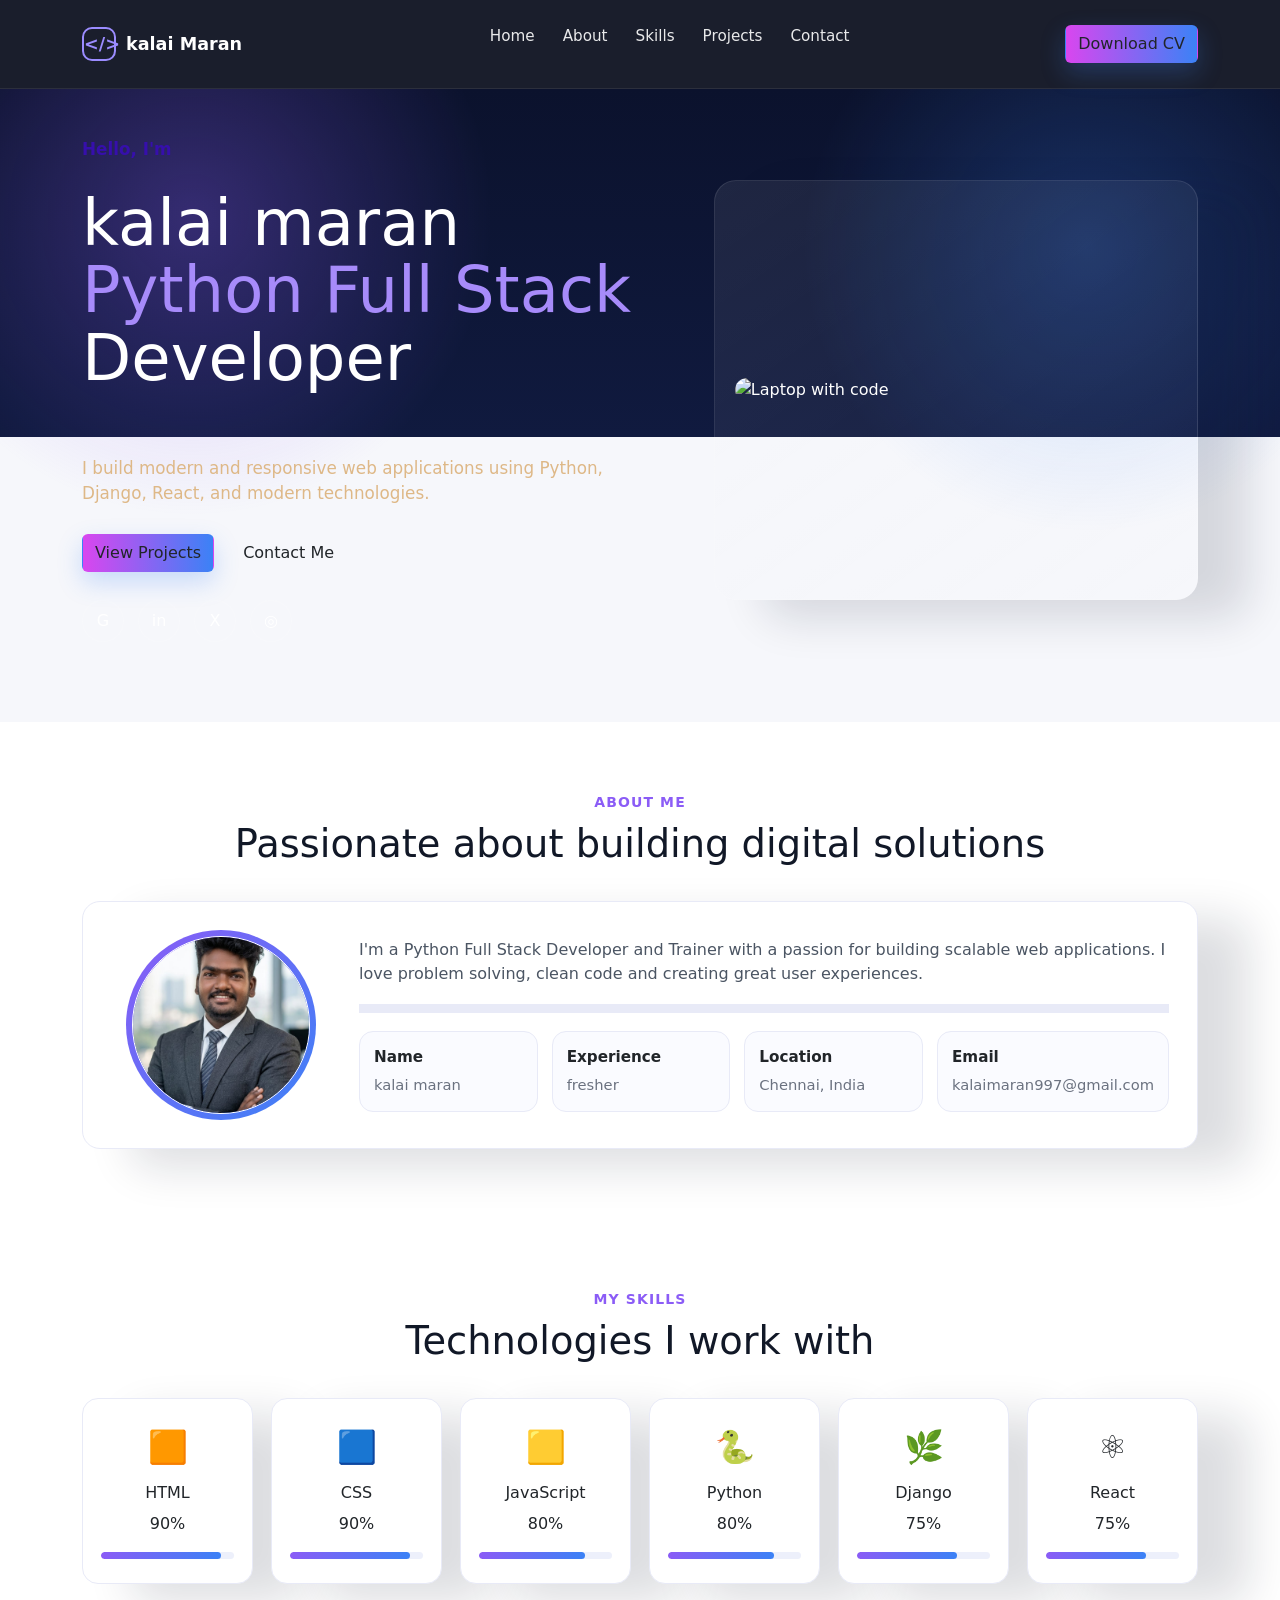
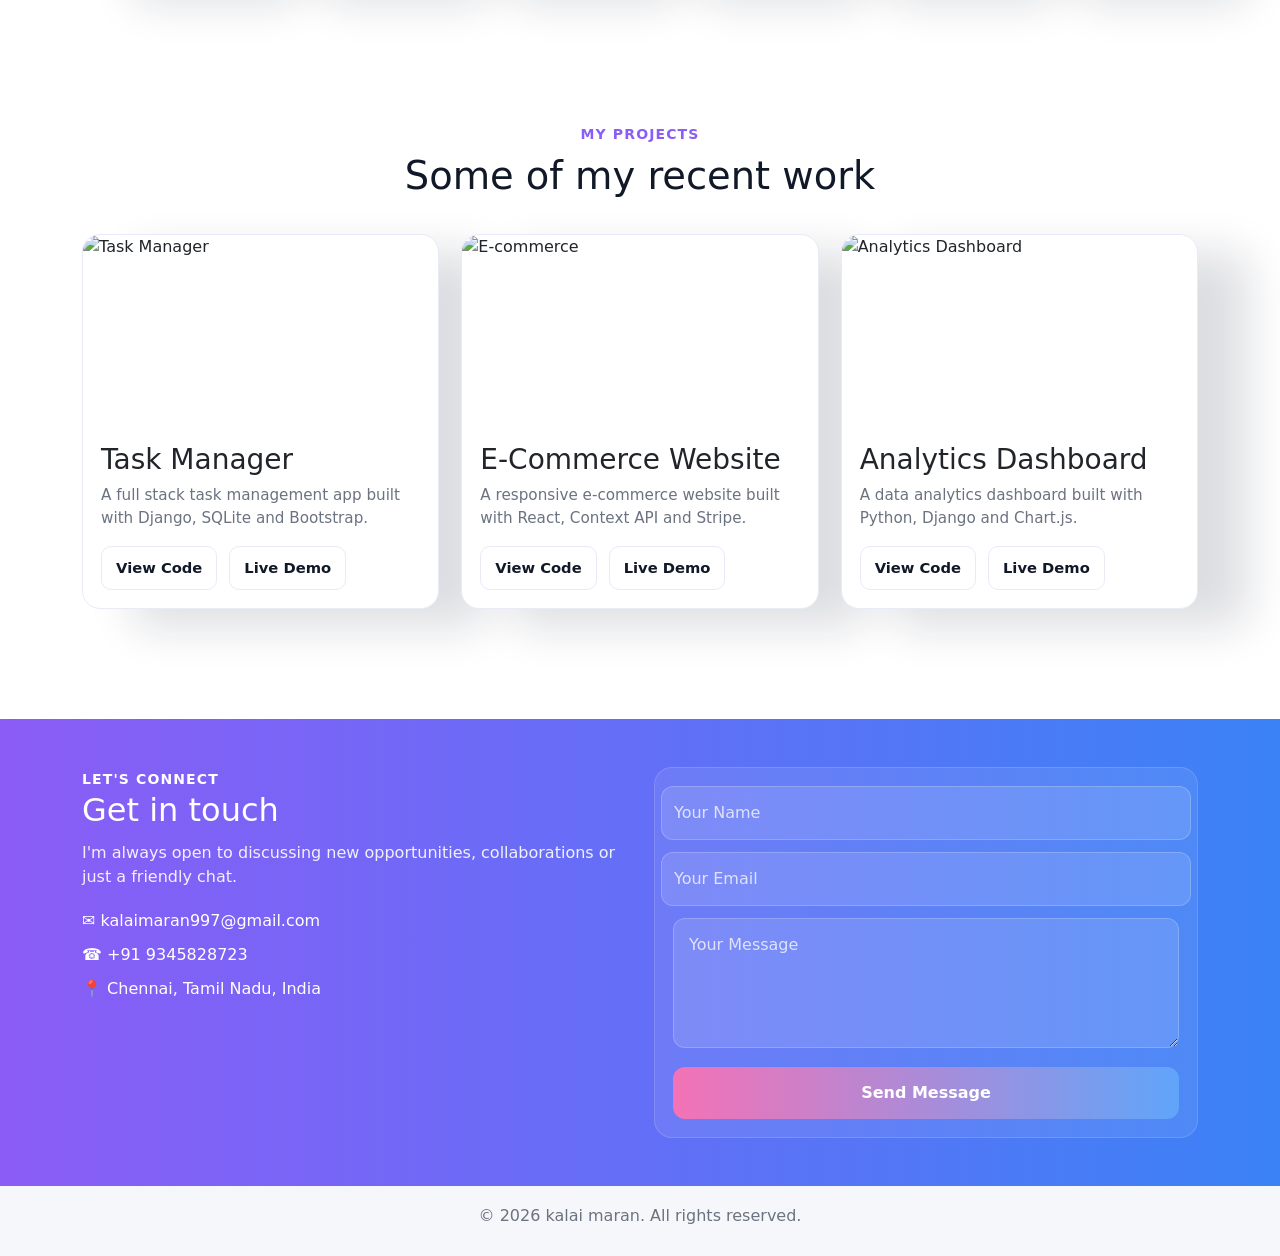
==== index.html @ d2764bed "file name changed" ====
<!DOCTYPE html>
<html lang="en">
<head>
    <meta charset="UTF-8">
    <meta name="viewport" content="width=device-width, initial-scale=1.0">
    <title> MY Website</title>
    <link rel="stylesheet" href="style.css">
    <link href="https://cdn.jsdelivr.net/npm/bootstrap@5.0.2/dist/css/bootstrap.min.css" rel="stylesheet" integrity="sha384-EVSTQN3/azprG1Anm3QDgpJLIm9Nao0Yz1ztcQTwFspd3yD65VohhpuuCOmLASjC" crossorigin="anonymous">
    <script src="https://cdn.jsdelivr.net/npm/bootstrap@5.0.2/dist/js/bootstrap.bundle.min.js" integrity="sha384-MrcW6ZMFYlzcLA8Nl+NtUVF0sA7MsXsP1UyJoMp4YLEuNSfAP+JcXn/tWtIaxVXM" crossorigin="anonymous"></script>
    
</head>
<body>
 <header class="navbar">
    <div class="container nav-wrap">
      <div class="logo">
        <div class="logo-box">&lt;/&gt;</div>
        <span>kalai Maran</span>
      </div>
      <ul class="nav-links">
        <li><a href="#home">Home</a></li>
        <li><a href="#about">About</a></li>
        <li><a href="#skills">Skills</a></li>
        <li><a href="#projects">Projects</a></li>
        <li><a href="#contact">Contact</a></li>
      </ul>
      <a class="btn" href="#">Download CV</a>
    </div>
  </header>

  <section class="hero" id="home">
    <div class="container hero-grid">
      <div>
        <p style="color:#360fac;font-weight:700;">Hello, I'm</p>
        <h1>kalai maran<br><span>Python Full Stack</span> Developer</h1><br><br>
        <p style="color: burlywood;">
          I build modern and responsive web applications using Python, Django,
          React, and modern technologies.
        </p>
        <div class="hero-actions">
          <a class="btn" href="#projects">View Projects</a>
          <a class="btn btn-outline" href="#contact">Contact Me</a>
        </div>
        <div class="socials">
          <a href="#">G</a>
          <a href="#">in</a>
          <a href="#">X</a>
          <a href="#">◎</a>
        </div>
      </div>

      <div class="hero-card">
        <img src="https://images.unsplash.com/photo-1498050108023-c5249f4df085?w=1200&q=80&auto=format&fit=crop" alt="Laptop with code" />
      </div>
    </div>
  </section>

  <section class="section" id="about">
    <div class="container">
      <div class="section-title">
        <small>ABOUT ME</small>
        <h2>Passionate about building digital solutions</h2>
      </div>

      <div class="about-card">
        <div class="profile">
          <img src="kalai.jpeg" alt="Profile" />
        </div>
        <div class="about-text">
          <p>
            I'm a Python Full Stack Developer and Trainer with a passion for building
            scalable web applications. I love problem solving, clean code and creating
            great user experiences.
          </p>

          <div class="info-grid">
            <div class="info-item"><strong>Name</strong><span>kalai maran</span></div>
            <div class="info-item"><strong>Experience</strong><span>fresher</span></div>
            <div class="info-item"><strong>Location</strong><span>Chennai, India</span></div>
            <div class="info-item"><strong>Email</strong><span>kalaimaran997@gmail.com</span></div>
          </div>
        </div>
      </div>
    </div>
  </section>

  <section class="section" id="skills">
    <div class="container">
      <div class="section-title">
        <small>MY SKILLS</small>
        <h2>Technologies I work with</h2>
      </div>

      <div class="skills-grid">
        <div class="skill">
          <div class="icon">🟧</div>
          <h3>HTML</h3>
          <p>90%</p>
          <div class="bar"><span style="width:90%"></span></div>
        </div>
        <div class="skill">
          <div class="icon">🟦</div>
          <h3>CSS</h3>
          <p>90%</p>
          <div class="bar"><span style="width:90%"></span></div>
        </div>
        <div class="skill">
          <div class="icon">🟨</div>
          <h3>JavaScript</h3>
          <p>80%</p>
          <div class="bar"><span style="width:80%"></span></div>
        </div>
        <div class="skill">
          <div class="icon">🐍</div>
          <h3>Python</h3>
          <p>80%</p>
          <div class="bar"><span style="width:80%"></span></div>
        </div>
        <div class="skill">
          <div class="icon">🌿</div>
          <h3>Django</h3>
          <p>75%</p>
          <div class="bar"><span style="width:75%"></span></div>
        </div>
        <div class="skill">
          <div class="icon">⚛️</div>
          <h3>React</h3>
          <p>75%</p>
          <div class="bar"><span style="width:75%"></span></div>
        </div>
      </div>
    </div>
  </section>

  <section class="section" id="projects">
    <div class="container">
      <div class="section-title">
        <small>MY PROJECTS</small>
        <h2>Some of my recent work</h2>
      </div>

      <div class="projects-grid">
        <article class="project">
          <img src="https://images.unsplash.com/photo-1515879218367-8466d910aaa4?w=1200&q=80&auto=format&fit=crop" alt="Task Manager" />
          <div class="project-body">
            <h3>Task Manager</h3>
            <p>A full stack task management app built with Django, SQLite and Bootstrap.</p>
            <div class="project-actions">
              <a class="link-btn" href="#">View Code</a>
              <a class="link-btn" href="#">Live Demo</a>
            </div>
          </div>
        </article>

        <article class="project">
          <img src="https://images.unsplash.com/photo-1521572267360-ee0c2909d518?w=1200&q=80&auto=format&fit=crop" alt="E-commerce" />
          <div class="project-body">
            <h3>E-Commerce Website</h3>
            <p>A responsive e-commerce website built with React, Context API and Stripe.</p>
            <div class="project-actions">
              <a class="link-btn" href="#">View Code</a>
              <a class="link-btn" href="#">Live Demo</a>
            </div>
          </div>
        </article>

        <article class="project">
          <img src="https://images.unsplash.com/photo-1551288049-bebda4e38f71?w=1200&q=80&auto=format&fit=crop" alt="Analytics Dashboard" />
          <div class="project-body">
            <h3>Analytics Dashboard</h3>
            <p>A data analytics dashboard built with Python, Django and Chart.js.</p>
            <div class="project-actions">
              <a class="link-btn" href="#">View Code</a>
              <a class="link-btn" href="#">Live Demo</a>
            </div>
          </div>
        </article>
      </div>
    </div>
  </section>

  <section class="contact" id="contact">
    <div class="container contact-wrap">
      <div>
        <small style="letter-spacing:.08em;font-weight:800;">LET'S CONNECT</small>
        <h2>Get in touch</h2>
        <p>I'm always open to discussing new opportunities, collaborations or just a friendly chat.</p>
        <div class="contact-info">
          <div>✉ kalaimaran997@gmail.com</div>
          <div>☎ +91 9345828723</div>
          <div>📍 Chennai, Tamil Nadu, India</div>
        </div>
      </div>

      <form class="form">
        <div class="row">
          <input type="text" placeholder="Your Name" />
          <input type="email" placeholder="Your Email" />
        </div>
        <textarea placeholder="Your Message"></textarea>
        <button class="send" type="submit">Send Message</button>
      </form>
    </div>
  </section>

  <footer>
    © 2026 kalai maran. All rights reserved.
  </footer>
</body>
</html>
---- style.css ----
:root{
      --bg:#070b1b;
      --bg2:#0d1533;
      --text:#e9ecff;
      --muted:#b7bedf;
      --card:#ffffff;
      --line:#e8eaf7;
      --purple:#8b5cf6;
      --blue:#3b82f6;
      --pink:#d946ef;
      --shadow:50px 18px 45px rgba(15,23,42,.14);
     }
 *{box-sizing:border-box;margin:0;padding:0}
    html{scroll-behavior:smooth}
    body{
      font-family:Arial, Helvetica, sans-serif;
      background:#f6f7fb;
      color:#111827;
      line-height:1.5;
    }
    .container{
      width:min(1180px,100%);
      margin:auto;
    }

    
    .navbar{
      position:sticky;
      top:0;
      z-index:10;
      background:rgba(7,11,27,.92);
      backdrop-filter:blur(10px);
      border-bottom:1px solid rgba(255,255,255,.08);
    }
    .nav-wrap{
      display:flex;
      align-items:center;
      justify-content:space-between;
      padding:16px 0;
      color:#fff;
    }
    .logo{
      display:flex;
      align-items:center;
      gap:10px;
      font-weight:700;
      font-size:1.1rem;
    }
    .logo-box{
      width:34px;height:34px;
      border-radius:10px;
      border:2px solid #9b8cff;
      display:grid;
      place-items:center;
      color:#9b8cff;
      font-weight:800;
    }
    .nav-links{
      display:flex;
      gap:28px;
      list-style:none;
    }
    .nav-links a{
      color:#fff;
      text-decoration:none;
      opacity:.9;
      font-size:.95rem;
    }
    .btn{
      display:inline-flex;
      align-items:center;
      justify-content:center;
      padding:12px 20px;
      border-radius:12px;
      text-decoration:none;
      font-weight:700;
      color:#fff;
      background:linear-gradient(90deg,var(--pink),var(--blue));
      box-shadow:0 10px 24px rgba(59,130,246,.25);
    }

  
    .hero{
      background:
        radial-gradient(circle at 15% 20%, rgba(139,92,246,.32), transparent 25%),
        radial-gradient(circle at 85% 25%, rgba(59,130,246,.25), transparent 24%),
        linear-gradient(180deg, #0b122d 0%, #101a3f 55%, #f6f7fb 55%, #f6f7fb 100%);
      color:#fff;
      padding:48px 0 0;
      overflow:hidden;
    }
    .hero-grid{
      display:grid;
      grid-template-columns:1.1fr .9fr;
      gap:40px;
      align-items:center;
      min-height:560px;
      padding-bottom:80px;
    }
    .hero h1{
      font-size:clamp(2.4rem, 5vw, 4.6rem);
      line-height:1.05;
      margin:10px 0 16px;
    }
    .hero h1 span{color:#a78bfa}
    .hero p{
      max-width:560px;
      color:var(--muted);
      font-size:1.05rem;
      margin-bottom:28px;
    }
    .hero-actions{
      display:flex;
      gap:16px;
      flex-wrap:wrap;
      margin-bottom:28px;
    }
    .btn-outline{
      border:1px solid rgba(255,255,255,.25);
      color:#fff;
      background:transparent;
      box-shadow:none;
    }
    .socials{
      display:flex;
      gap:14px;
      flex-wrap:wrap;
    }
    .socials a{
      width:42px;height:42px;
      border-radius:50%;
      display:grid;
      place-items:center;
      background:rgba(255,255,255,.08);
      color:#fff;
      text-decoration:none;
      border:1px solid rgba(255,255,255,.08);
    }
    .hero-card{
      background:linear-gradient(145deg, rgba(255,255,255,.08), rgba(255,255,255,.02));
      border:1px solid rgba(255,255,255,.1);
      border-radius:22px;
      padding:20px;
      box-shadow:var(--shadow);
      min-height:420px;
      display:flex;
      align-items:center;
      justify-content:center;
    }
    .hero-card img{
      width:100%;
      max-width:460px;
      border-radius:18px;
      display:block;
      object-fit:cover;
    }


    .section{
      padding:70px 0;
    }
    .section-title{
      text-align:center;
      margin-bottom:34px;
    }
    .section-title small{
      display:block;
      color:var(--purple);
      font-weight:800;
      letter-spacing:.08em;
      margin-bottom:8px;
    }
    .section-title h2{
      font-size:clamp(1.7rem, 3vw, 2.4rem);
      color:#111827;
    }

  
    .about-card{
      background:#fff;
      border:1px solid var(--line);
      border-radius:18px;
      box-shadow:var(--shadow);
      padding:28px;
      display:grid;
      grid-template-columns:220px 1fr;
      gap:28px;
      align-items:center;
      
    }
    .profile{
      width:190px;
      height:190px;
      border-radius:50%;
      padding:6px;
      margin:auto;
      background:linear-gradient(135deg,var(--purple),var(--blue));
    }
    .profile img{
      width:100%;
      height:100%;
      border-radius:50%;
      object-fit:cover;
      border:1px solid #fff;
    }
    .about-text p{color:#4b5563;margin-bottom:18px}
    .info-grid{
      display:grid;
      grid-template-columns:repeat(4,1fr);
      gap:14px;
      border-top:9px solid var(--line);
      padding-top:18px;
      margin-top:18px;
    }
    .info-item{
      background:#fafbff;
      border:1px solid var(--line);
      border-radius:14px;
      padding:14px;
    }
    .info-item strong{
      display:block;
      font-size:.95rem;
      margin-bottom:4px;
    }
    .info-item span{color:#6b7280;font-size:.92rem}

    
    .skills-grid{
      display:grid;
      grid-template-columns:repeat(6,1fr);
      gap:18px;
    }
    .skill{
      background:#fff;
      border:1px solid var(--line);
      border-radius:16px;
      padding:24px 18px;
      text-align:center;
      box-shadow:var(--shadow);
    }
    .skill .icon{
      font-size:2rem;
      margin-bottom:12px;
    }
    .skill h3{font-size:1rem;margin-bottom:10px}
    .bar{
      height:7px;
      background:#edf0fb;
      border-radius:999px;
      overflow:hidden;
      margin-top:12px;
    }
    .bar span{
      display:block;
      height:100%;
      border-radius:inherit;
      background:linear-gradient(90deg,var(--purple),var(--blue));
    }

  
    .projects-grid{
      display:grid;
      grid-template-columns:repeat(3,1fr);
      gap:22px;
    }
    .project{
      background:#fff;
      border:1px solid var(--line);
      border-radius:18px;
      overflow:hidden;
      box-shadow:var(--shadow);
    }
    .project img{
      width:100%;
      height:190px;
      object-fit:cover;
      display:block;
    }
    .project-body{
      padding:18px;
    }
    .project-body h3{
      margin-bottom:8px;
    }
    .project-body p{
      color:#6b7280;
      margin-bottom:16px;
      font-size:.95rem;
    }
    .project-actions{
      display:flex;
      gap:12px;
      flex-wrap:wrap;
    }
    .link-btn{
      text-decoration:none;
      border:1px solid var(--line);
      padding:10px 14px;
      border-radius:10px;
      color:#111827;
      font-weight:700;
      font-size:.92rem;
      background:#fff;
    }


    .contact{
      background:linear-gradient(90deg,#8b5cf6,#3b82f6);
      color:#fff;
      padding:48px 0;
      margin-top:40px;
    }
    .contact-wrap{
      display:grid;
      grid-template-columns:1fr 1fr;
      gap:28px;
      align-items:start;
    }
    .contact h2{
      font-size:2rem;
      margin-bottom:12px;
    }
    .contact p{color:rgba(255,255,255,.9)}
    .contact-info{
      margin-top:20px;
      display:grid;
      gap:10px;
    }
    .form{
      background:rgba(255,255,255,.08);
      border:1px solid rgba(255,255,255,.14);
      border-radius:18px;
      padding:18px;
    }
    .row{
      display:grid;
      grid-template-columns:1fr 1fr;
      gap:12px;
      margin-bottom:12px;
    }
    input, textarea{
      width:100%;
      padding:14px 15px;
      border-radius:12px;
      border:1px solid rgba(255,255,255,.2);
      outline:none;
      background:rgba(255,255,255,.12);
      color:#fff;
      font:inherit;
    }
    textarea{min-height:130px; resize:vertical;}
    input::placeholder, textarea::placeholder{color:rgba(255,255,255,.75)}
    .send{
      width:100%;
      margin-top:12px;
      border:none;
      cursor:pointer;
      padding:14px 18px;
      border-radius:12px;
      color:#fff;
      font-weight:800;
      background:linear-gradient(90deg,#f472b6,#60a5fa);
    }
    footer{
      text-align:center;
      padding:18px 0 28px;
      color:#6b7280;
      background:#f6f7fb;
    }
    
    @media (max-width: 980px){
      .hero-grid,.about-card,.contact-wrap{
        grid-template-columns:1fr;
      }
      .skills-grid{grid-template-columns:repeat(3,1fr);}
      .projects-grid{grid-template-columns:1fr;}
      .info-grid{grid-template-columns:repeat(2,1fr);}
      .nav-links{display:none;}
    }
    @media (max-width: 640px){
      .skills-grid,.info-grid,.row{grid-template-columns:1fr;}
      .container{width:min(94%,1180px);}
      .hero{padding-top:20px;}
      .hero-grid{padding-bottom:56px;}
    }
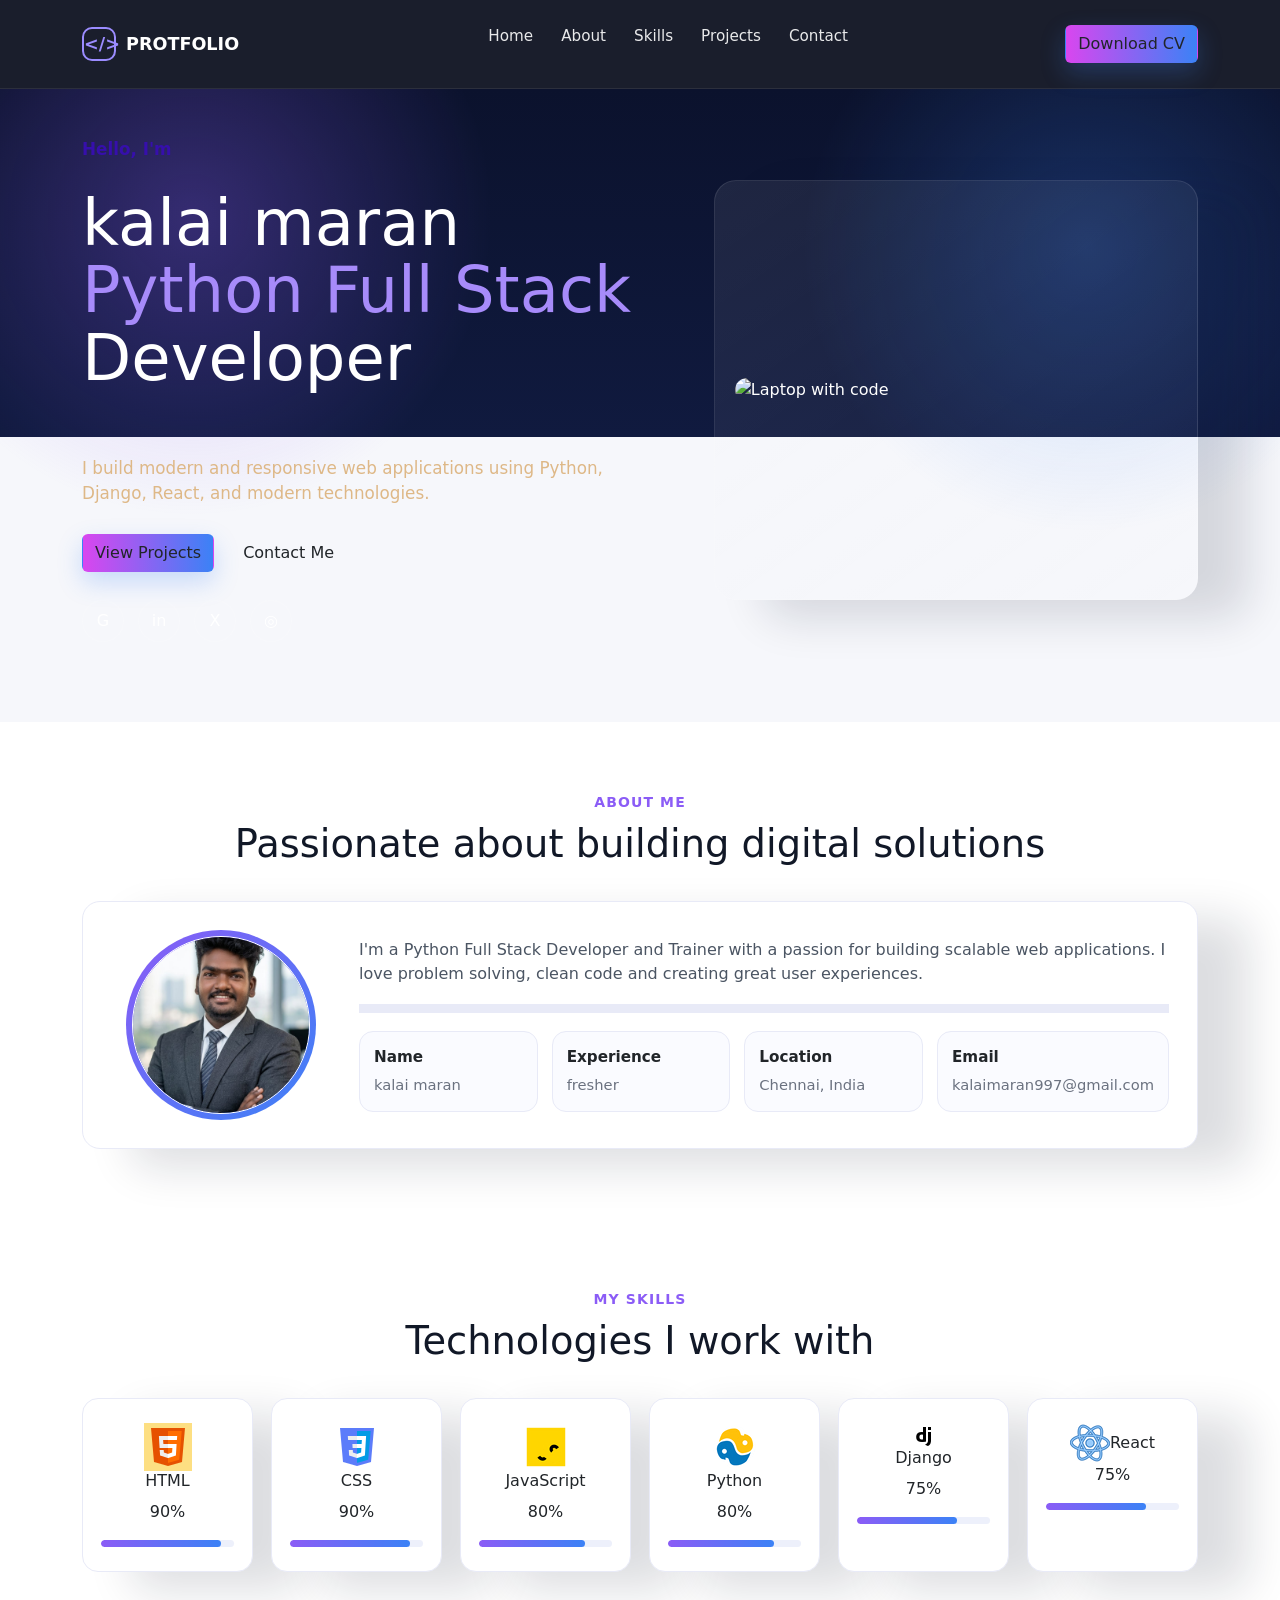
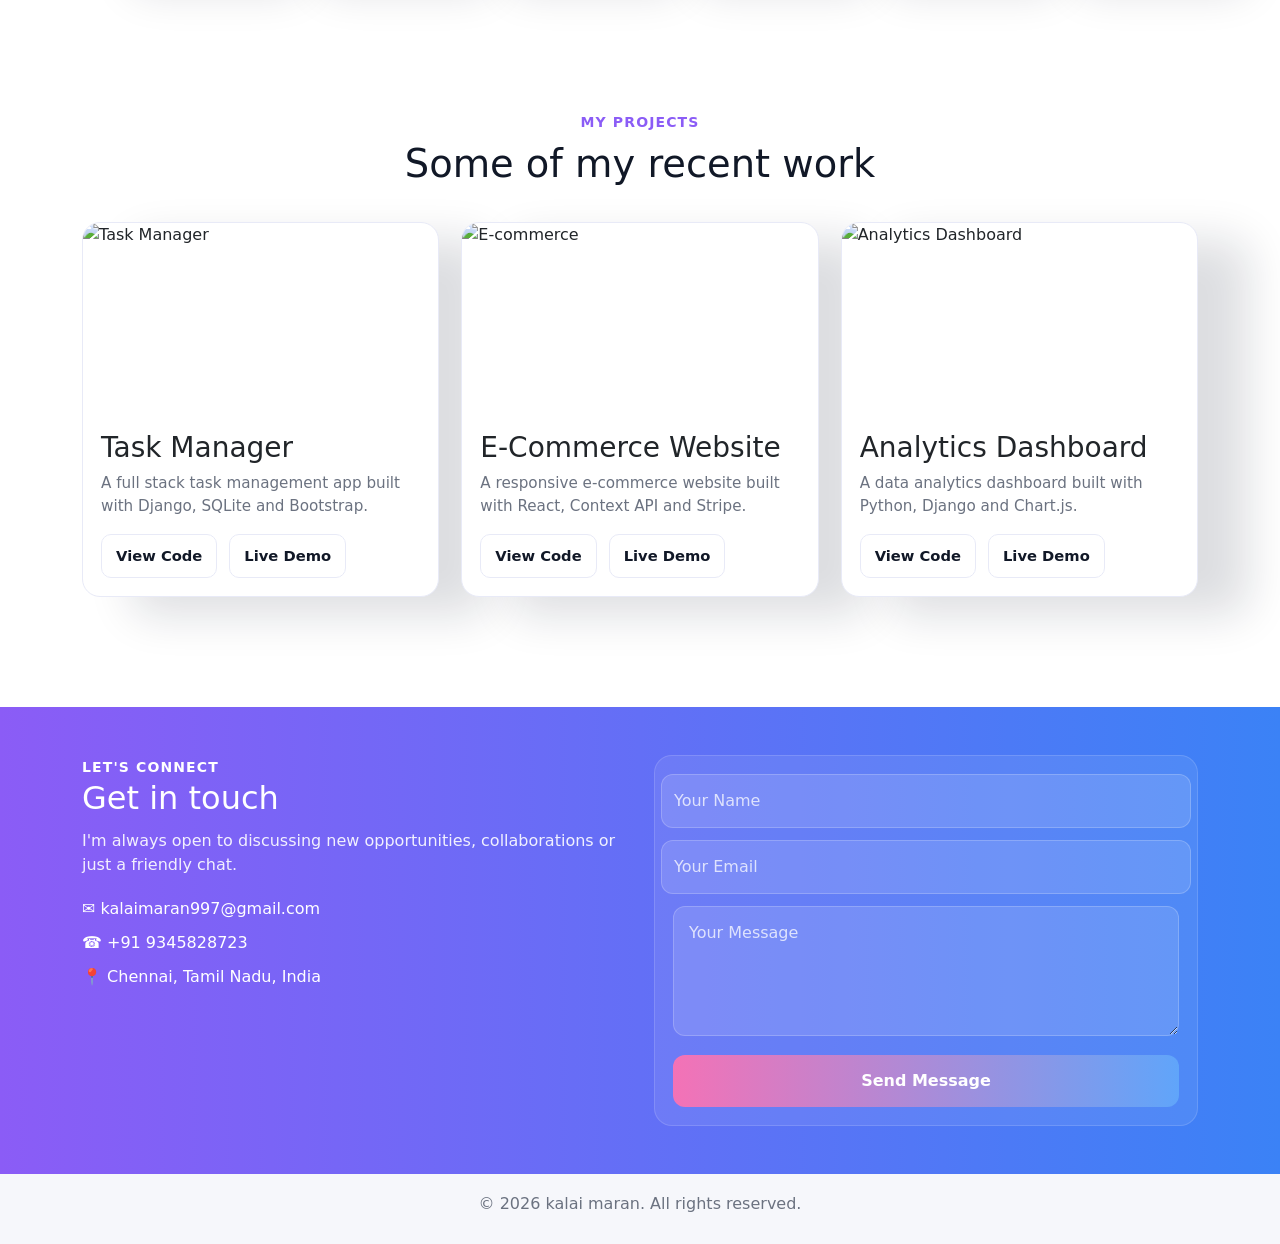
==== commit 6080fe13: "Update commit" ====
--- a/index.html
+++ b/index.html
@@ -14,7 +14,7 @@
     <div class="container nav-wrap">
       <div class="logo">
         <div class="logo-box">&lt;/&gt;</div>
-        <span>kalai Maran</span>
+        <span>PROTFOLIO</span>
       </div>
       <ul class="nav-links">
         <li><a href="#home">Home</a></li>
@@ -92,37 +92,37 @@
 
       <div class="skills-grid">
         <div class="skill">
-          <div class="icon">🟧</div>
+          <img src="icons8-html-48.png">
           <h3>HTML</h3>
           <p>90%</p>
           <div class="bar"><span style="width:90%"></span></div>
         </div>
         <div class="skill">
-          <div class="icon">🟦</div>
+          <img src="icons8-css-48.png">
           <h3>CSS</h3>
           <p>90%</p>
           <div class="bar"><span style="width:90%"></span></div>
         </div>
         <div class="skill">
-          <div class="icon">🟨</div>
+          <img src="icons8-javascript.gif">
           <h3>JavaScript</h3>
           <p>80%</p>
           <div class="bar"><span style="width:80%"></span></div>
         </div>
         <div class="skill">
-          <div class="icon">🐍</div>
+          <img src="icons8-python.gif">
           <h3>Python</h3>
           <p>80%</p>
           <div class="bar"><span style="width:80%"></span></div>
         </div>
         <div class="skill">
-          <div class="icon">🌿</div>
+          <img src="icons8-django-24.png">
           <h3>Django</h3>
           <p>75%</p>
           <div class="bar"><span style="width:75%"></span></div>
         </div>
         <div class="skill">
-          <div class="icon">⚛️</div>
+          <img src="icons8-react.gif"
           <h3>React</h3>
           <p>75%</p>
           <div class="bar"><span style="width:75%"></span></div>
--- a/style.css
+++ b/style.css
@@ -376,11 +376,11 @@
       .skills-grid{grid-template-columns:repeat(3,1fr);}
       .projects-grid{grid-template-columns:1fr;}
       .info-grid{grid-template-columns:repeat(2,1fr);}
-      .nav-links{display:none;}
+      .nav-links{display:inline-flexbox;}
     }
     @media (max-width: 640px){
       .skills-grid,.info-grid,.row{grid-template-columns:1fr;}
-      .container{width:min(94%,1180px);}
+      .container{width:min(100%,1180px);}
       .hero{padding-top:20px;}
       .hero-grid{padding-bottom:56px;}
     }
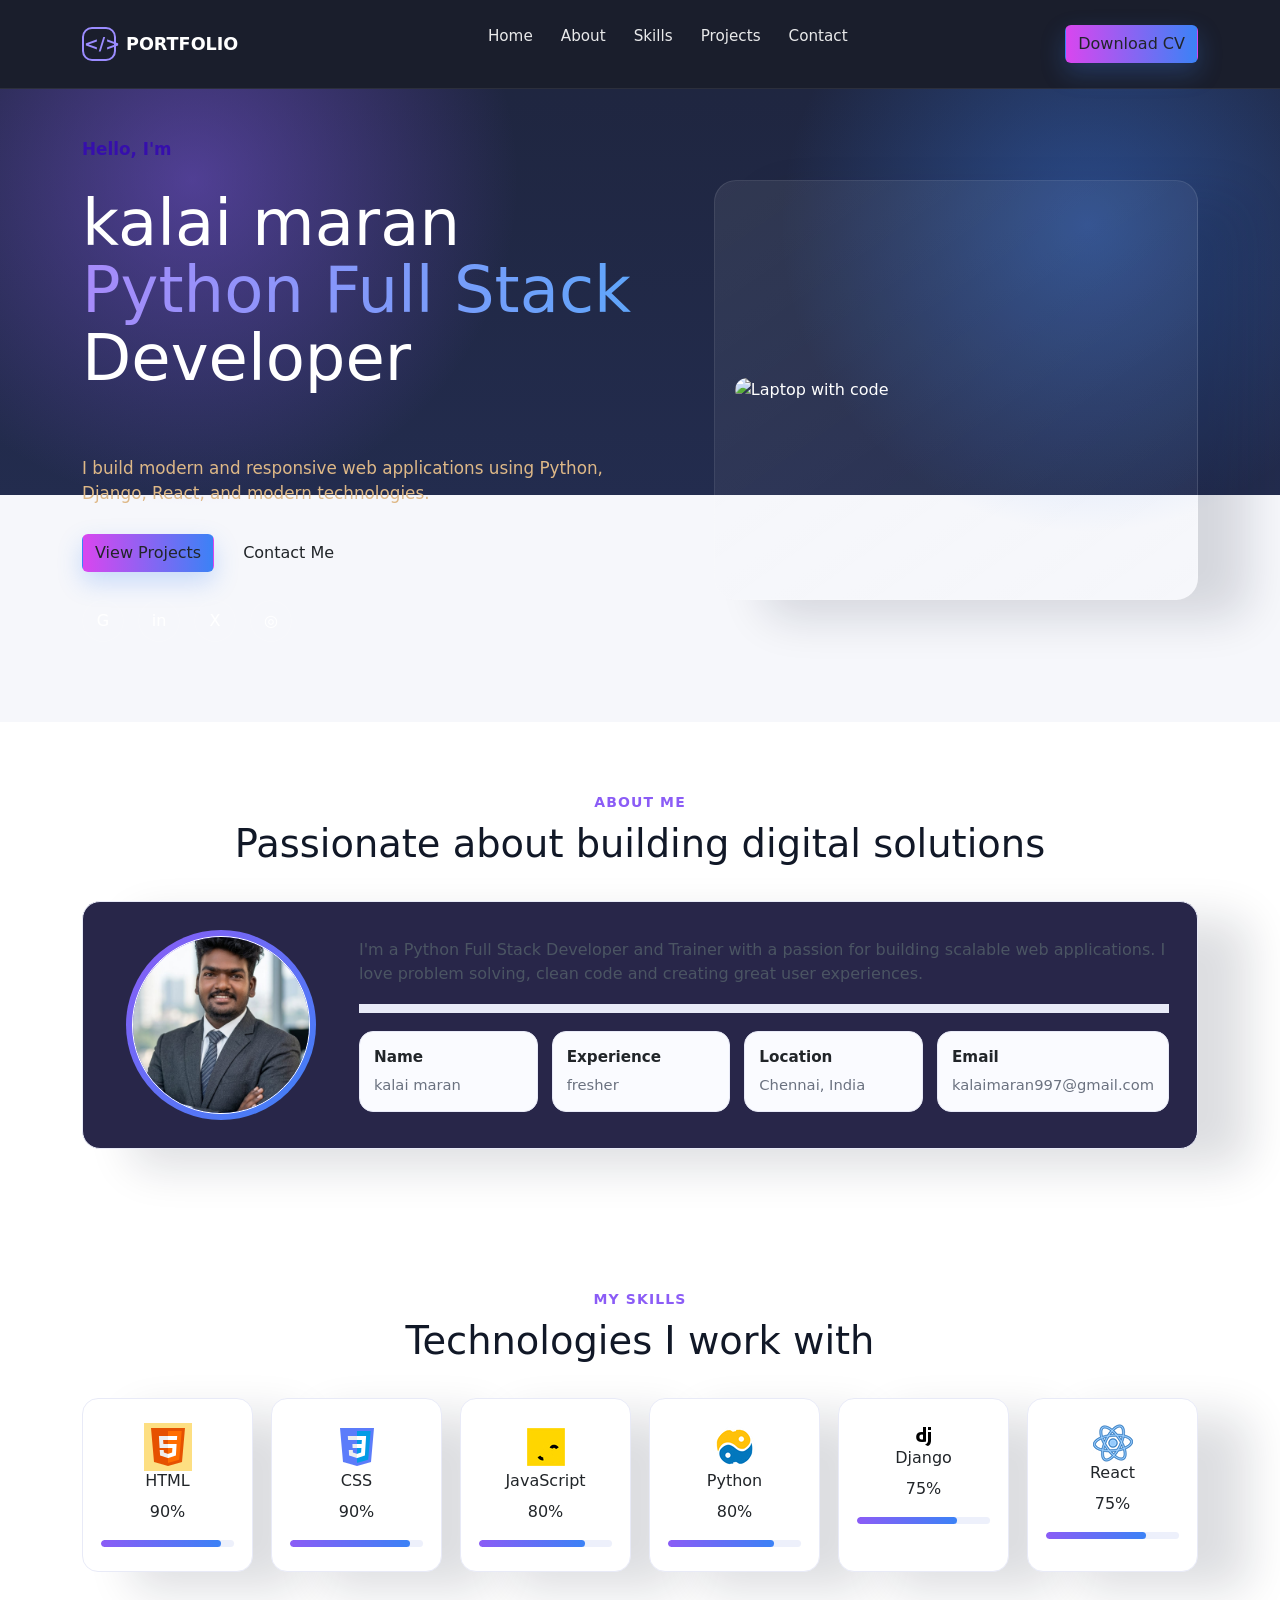
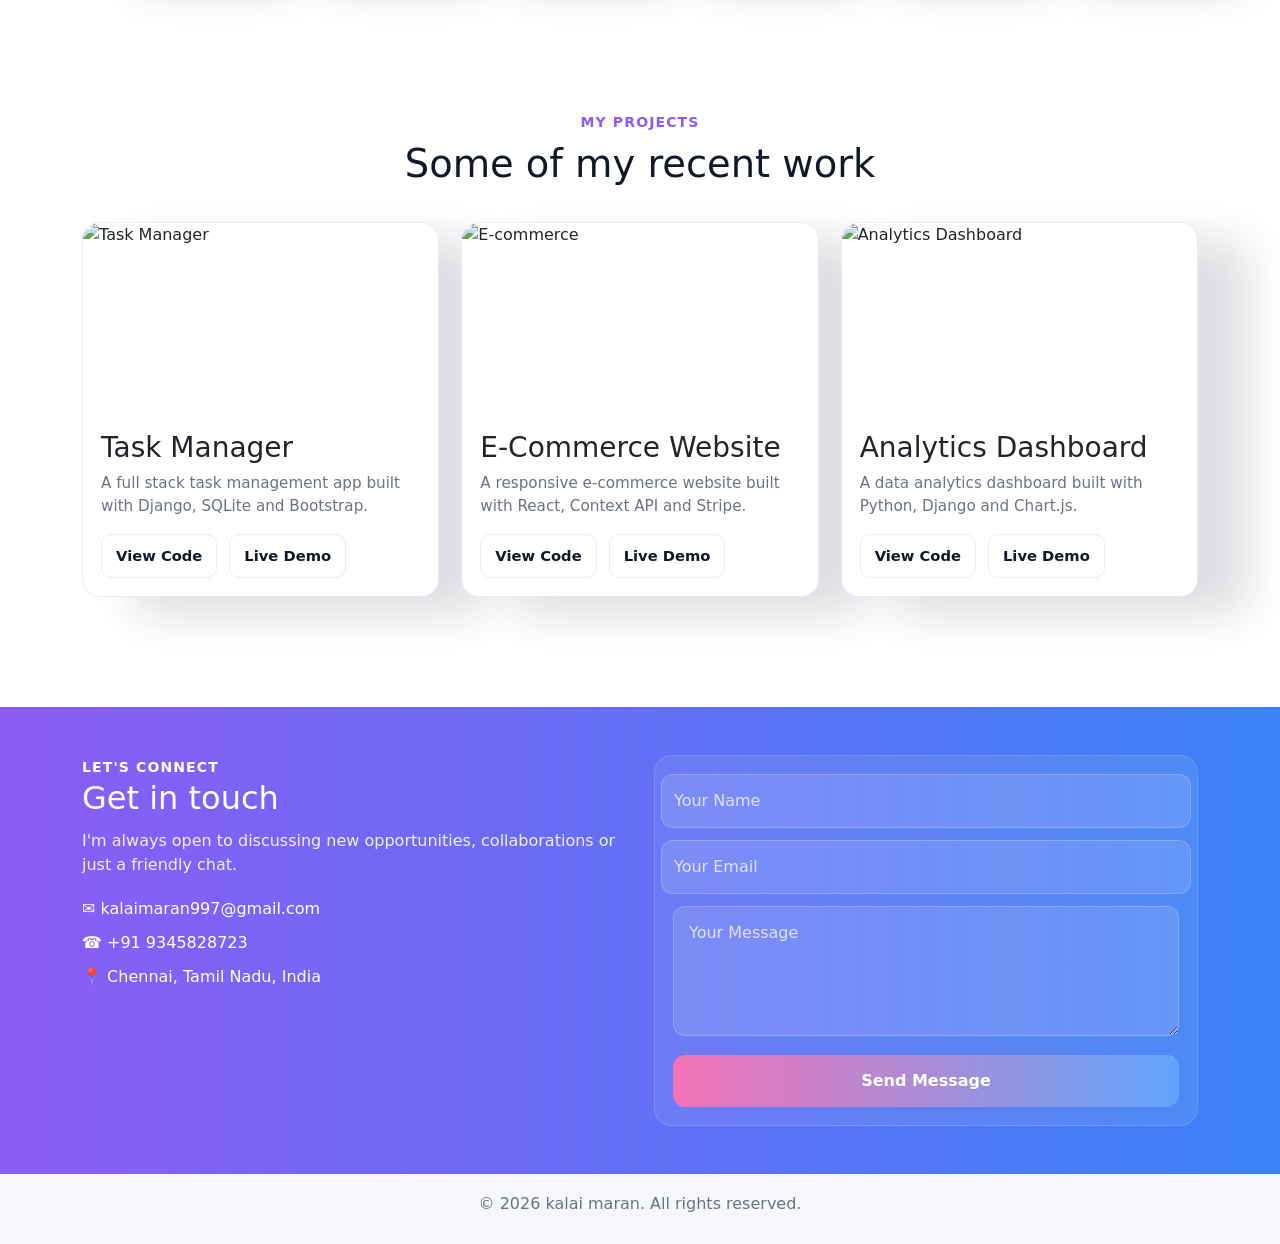
==== commit 201966d3: "complete commit" ====
--- a/index.html
+++ b/index.html
@@ -14,7 +14,7 @@
     <div class="container nav-wrap">
       <div class="logo">
         <div class="logo-box">&lt;/&gt;</div>
-        <span>PROTFOLIO</span>
+        <span>PORTFOLIO</span>
       </div>
       <ul class="nav-links">
         <li><a href="#home">Home</a></li>
@@ -30,9 +30,9 @@
   <section class="hero" id="home">
     <div class="container hero-grid">
       <div>
-        <p style="color:#360fac;font-weight:700;">Hello, I'm</p>
+        <p class="hero-eyebrow" style="color:#360fac;font-weight:700;">Hello, I'm</p>
         <h1>kalai maran<br><span>Python Full Stack</span> Developer</h1><br><br>
-        <p style="color: burlywood;">
+        <p class="hero-copy" style="color: burlywood;">
           I build modern and responsive web applications using Python, Django,
           React, and modern technologies.
         </p>
@@ -56,12 +56,12 @@
 
   <section class="section" id="about">
     <div class="container">
-      <div class="section-title">
+      <div class="section-title reveal">
         <small>ABOUT ME</small>
         <h2>Passionate about building digital solutions</h2>
       </div>
 
-      <div class="about-card">
+      <div class="about-card reveal">
         <div class="profile">
           <img src="kalai.jpeg" alt="Profile" />
         </div>
@@ -85,47 +85,47 @@
 
   <section class="section" id="skills">
     <div class="container">
-      <div class="section-title">
+      <div class="section-title reveal">
         <small>MY SKILLS</small>
         <h2>Technologies I work with</h2>
       </div>
 
-      <div class="skills-grid">
+      <div class="skills-grid reveal-stagger reveal">
         <div class="skill">
           <img src="icons8-html-48.png">
           <h3>HTML</h3>
           <p>90%</p>
-          <div class="bar"><span style="width:90%"></span></div>
+          <div class="bar"><span style="--fill:90%"></span></div>
         </div>
         <div class="skill">
           <img src="icons8-css-48.png">
           <h3>CSS</h3>
           <p>90%</p>
-          <div class="bar"><span style="width:90%"></span></div>
+          <div class="bar"><span style="--fill:90%"></span></div>
         </div>
         <div class="skill">
           <img src="icons8-javascript.gif">
           <h3>JavaScript</h3>
           <p>80%</p>
-          <div class="bar"><span style="width:80%"></span></div>
+          <div class="bar"><span style="--fill:80%"></span></div>
         </div>
         <div class="skill">
           <img src="icons8-python.gif">
           <h3>Python</h3>
           <p>80%</p>
-          <div class="bar"><span style="width:80%"></span></div>
+          <div class="bar"><span style="--fill:80%"></span></div>
         </div>
         <div class="skill">
           <img src="icons8-django-24.png">
           <h3>Django</h3>
           <p>75%</p>
-          <div class="bar"><span style="width:75%"></span></div>
-        </div>
-        <div class="skill">
-          <img src="icons8-react.gif"
+          <div class="bar"><span style="--fill:75%"></span></div>
+        </div>
+        <div class="skill">
+          <img src="icons8-react.gif">
           <h3>React</h3>
           <p>75%</p>
-          <div class="bar"><span style="width:75%"></span></div>
+          <div class="bar"><span style="--fill:75%"></span></div>
         </div>
       </div>
     </div>
@@ -133,12 +133,12 @@
 
   <section class="section" id="projects">
     <div class="container">
-      <div class="section-title">
+      <div class="section-title reveal">
         <small>MY PROJECTS</small>
         <h2>Some of my recent work</h2>
       </div>
 
-      <div class="projects-grid">
+      <div class="projects-grid reveal-stagger reveal">
         <article class="project">
           <img src="https://images.unsplash.com/photo-1515879218367-8466d910aaa4?w=1200&q=80&auto=format&fit=crop" alt="Task Manager" />
           <div class="project-body">
@@ -178,7 +178,7 @@
     </div>
   </section>
 
-  <section class="contact" id="contact">
+  <section class="contact reveal" id="contact">
     <div class="container contact-wrap">
       <div>
         <small style="letter-spacing:.08em;font-weight:800;">LET'S CONNECT</small>
@@ -205,5 +205,58 @@
   <footer>
     © 2026 kalai maran. All rights reserved.
   </footer>
+
+  <script>
+    // Scroll-reveal: fade/rise each section in the first time it enters the viewport,
+    // and fill in the skill bars once they're visible.
+    document.addEventListener('DOMContentLoaded', function () {
+      var revealEls = document.querySelectorAll('.reveal');
+      var skillBars = document.querySelectorAll('.bar span');
+
+      if (!('IntersectionObserver' in window)) {
+        revealEls.forEach(function (el) { el.classList.add('is-visible'); });
+        skillBars.forEach(function (span) { span.classList.add('fill-in'); });
+        return;
+      }
+
+      var revealObserver = new IntersectionObserver(function (entries, observer) {
+        entries.forEach(function (entry) {
+          if (entry.isIntersecting) {
+            entry.target.classList.add('is-visible');
+            observer.unobserve(entry.target);
+          }
+        });
+      }, { threshold: 0.15 });
+
+      revealEls.forEach(function (el) { revealObserver.observe(el); });
+
+      var barObserver = new IntersectionObserver(function (entries, observer) {
+        entries.forEach(function (entry) {
+          if (entry.isIntersecting) {
+            entry.target.classList.add('fill-in');
+            observer.unobserve(entry.target);
+          }
+        });
+      }, { threshold: 0.4 });
+
+      skillBars.forEach(function (span) { barObserver.observe(span); });
+
+      // Tap/click ripple feedback for buttons and links (mirrors a native touch ripple)
+      var rippleSelector = '.btn, .send, .link-btn, .socials a';
+      document.querySelectorAll(rippleSelector).forEach(function (el) {
+        el.addEventListener('click', function (e) {
+          var rect = el.getBoundingClientRect();
+          var size = Math.max(rect.width, rect.height);
+          var ripple = document.createElement('span');
+          ripple.className = 'ripple';
+          ripple.style.width = ripple.style.height = size + 'px';
+          ripple.style.left = ((e.clientX || rect.left + rect.width / 2) - rect.left - size / 2) + 'px';
+          ripple.style.top = ((e.clientY || rect.top + rect.height / 2) - rect.top - size / 2) + 'px';
+          el.appendChild(ripple);
+          ripple.addEventListener('animationend', function () { ripple.remove(); });
+        });
+      });
+    });
+  </script>
 </body>
 </html>
--- a/style.css
+++ b/style.css
@@ -1,4 +1,4 @@
-     :root{
+:root{
       --bg:#070b1b;
       --bg2:#0d1533;
       --text:#e9ecff;
@@ -14,13 +14,22 @@
     html{scroll-behavior:smooth}
     body{
       font-family:Arial, Helvetica, sans-serif;
-      background:#f6f7fb;
+      background:#0c33cf;
       color:#111827;
       line-height:1.5;
     }
     .container{
       width:min(1180px,100%);
       margin:auto;
+    }
+
+    @media (prefers-reduced-motion: reduce){
+      *, *::before, *::after{
+        animation-duration:0.01ms !important;
+        animation-iteration-count:1 !important;
+        transition-duration:0.01ms !important;
+        scroll-behavior:auto !important;
+      }
     }
 
     
@@ -61,11 +70,26 @@
       list-style:none;
     }
     .nav-links a{
+      position:relative;
       color:#fff;
       text-decoration:none;
       opacity:.9;
       font-size:.95rem;
-    }
+      transition:opacity .2s ease;
+    }
+    .nav-links a::after{
+      content:"";
+      position:absolute;
+      left:0;
+      bottom:-6px;
+      width:0;
+      height:2px;
+      background:linear-gradient(90deg,var(--pink),var(--blue));
+      transition:width .25s ease;
+    }
+    .nav-links a:hover{opacity:1}
+    .nav-links a:hover::after{width:100%}
+
     .btn{
       display:inline-flex;
       align-items:center;
@@ -77,17 +101,36 @@
       color:#fff;
       background:linear-gradient(90deg,var(--pink),var(--blue));
       box-shadow:0 10px 24px rgba(59,130,246,.25);
-    }
+      transition:transform .2s ease, box-shadow .2s ease;
+      position:relative;
+      overflow:hidden;
+      -webkit-tap-highlight-color:transparent;
+    }
+    .btn:hover{
+      transform:translateY(-2px);
+      box-shadow:0 14px 30px rgba(59,130,246,.35);
+    }
+    .btn:active{transform:translateY(0)}
 
   
     .hero{
-      background:
-        radial-gradient(circle at 15% 20%, rgba(139,92,246,.32), transparent 25%),
-        radial-gradient(circle at 85% 25%, rgba(59,130,246,.25), transparent 24%),
-        linear-gradient(180deg, #0b122d 0%, #101a3f 55%, #f6f7fb 55%, #f6f7fb 100%);
+      background-image:
+        radial-gradient(circle at 15% 20%, rgba(139,92,246,.45), transparent 25%),
+        radial-gradient(circle at 85% 25%, rgba(59,130,246,.4), transparent 24%),
+        linear-gradient(180deg, rgba(11,18,45,.92) 0%, rgba(16,26,63,.92) 55%, #f6f7fb 55%, #f6f7fb 100%),
+        url("https://images.unsplash.com/photo-1517694712202-14dd9538aa97?w=1600&q=80&auto=format&fit=crop");
+      background-repeat:no-repeat;
+      background-position:center;
+      background-size:cover;
+      background-attachment:fixed;
       color:#fff;
       padding:48px 0 0;
       overflow:hidden;
+    }
+    /* background-attachment:fixed is unreliable on iOS Safari/mobile browsers,
+       so fall back to a normal scrolling background below the desktop breakpoint */
+    @media (max-width: 980px){
+      .hero{background-attachment:scroll;}
     }
     .hero-grid{
       display:grid;
@@ -97,12 +140,47 @@
       min-height:560px;
       padding-bottom:80px;
     }
+
+    /* Hero load-in sequence: the one orchestrated motion moment on the page */
+    .hero-eyebrow,
+    .hero h1,
+    .hero-copy,
+    .hero-actions,
+    .socials,
+    .hero-card{
+      opacity:0;
+      animation:heroRise .7s cubic-bezier(.2,.7,.2,1) forwards;
+    }
+    .hero-eyebrow{animation-delay:.05s}
+    .hero h1{animation-delay:.15s}
+    .hero-copy{animation-delay:.32s}
+    .hero-actions{animation-delay:.46s}
+    .socials{animation-delay:.58s}
+    .hero-card{animation-delay:.3s}
+
+    @keyframes heroRise{
+      from{opacity:0; transform:translateY(16px)}
+      to{opacity:1; transform:translateY(0)}
+    }
+
     .hero h1{
       font-size:clamp(2.4rem, 5vw, 4.6rem);
       line-height:1.05;
       margin:10px 0 16px;
     }
-    .hero h1 span{color:#a78bfa}
+    .hero h1 span{
+      background:linear-gradient(90deg,#a78bfa,#60a5fa,#f472b6,#a78bfa);
+      background-size:300% 100%;
+      -webkit-background-clip:text;
+      background-clip:text;
+      color:transparent;
+      animation:gradientShift 6s ease infinite;
+    }
+    @keyframes gradientShift{
+      0%{background-position:0% 50%}
+      50%{background-position:100% 50%}
+      100%{background-position:0% 50%}
+    }
     .hero p{
       max-width:560px;
       color:var(--muted);
@@ -135,6 +213,14 @@
       color:#fff;
       text-decoration:none;
       border:1px solid rgba(255,255,255,.08);
+      transition:transform .2s ease, background .2s ease;
+      position:relative;
+      overflow:hidden;
+      -webkit-tap-highlight-color:transparent;
+    }
+    .socials a:hover{
+      transform:translateY(-3px);
+      background:rgba(255,255,255,.16);
     }
     .hero-card{
       background:linear-gradient(145deg, rgba(255,255,255,.08), rgba(255,255,255,.02));
@@ -175,9 +261,31 @@
       color:#111827;
     }
 
+    /* Scroll reveal: each block fades/rises into place the first time it enters view */
+    .reveal{
+      opacity:0;
+      transform:translateY(22px);
+      transition:opacity .6s ease, transform .6s ease;
+    }
+    .reveal.is-visible{
+      opacity:1;
+      transform:translateY(0);
+    }
+    .reveal-stagger.is-visible > *{
+      animation:heroRise .55s ease forwards;
+    }
+    .reveal-stagger > *:nth-child(1){animation-delay:.03s}
+    .reveal-stagger > *:nth-child(2){animation-delay:.09s}
+    .reveal-stagger > *:nth-child(3){animation-delay:.15s}
+    .reveal-stagger > *:nth-child(4){animation-delay:.21s}
+    .reveal-stagger > *:nth-child(5){animation-delay:.27s}
+    .reveal-stagger > *:nth-child(6){animation-delay:.33s}
+    .reveal-stagger > *{opacity:0}
+    .reveal-stagger.is-visible > *{opacity:0}
+
   
     .about-card{
-      background:#fff;
+      background:#282649;
       border:1px solid var(--line);
       border-radius:18px;
       box-shadow:var(--shadow);
@@ -217,6 +325,12 @@
       border:1px solid var(--line);
       border-radius:14px;
       padding:14px;
+      transition:transform .2s ease, box-shadow .2s ease, border-color .2s ease;
+    }
+    .info-item:hover{
+      transform:translateY(-3px);
+      border-color:var(--purple);
+      box-shadow:0 10px 22px rgba(139,92,246,.14);
     }
     .info-item strong{
       display:block;
@@ -238,6 +352,11 @@
       padding:24px 18px;
       text-align:center;
       box-shadow:var(--shadow);
+      transition:transform .25s ease, box-shadow .25s ease;
+    }
+    .skill:hover{
+      transform:translateY(-5px);
+      box-shadow:0 16px 32px rgba(15,23,42,.16);
     }
     .skill .icon{
       font-size:2rem;
@@ -256,6 +375,12 @@
       height:100%;
       border-radius:inherit;
       background:linear-gradient(90deg,var(--purple),var(--blue));
+      /* JS sets --fill and toggles .fill-in to animate width when the skill enters view */
+      width:0;
+      transition:width 1s cubic-bezier(.2,.7,.2,1);
+    }
+    .bar span.fill-in{
+      width:var(--fill);
     }
 
   
@@ -270,12 +395,21 @@
       border-radius:18px;
       overflow:hidden;
       box-shadow:var(--shadow);
+      transition:transform .3s ease, box-shadow .3s ease;
+    }
+    .project:hover{
+      transform:translateY(-6px);
+      box-shadow:0 20px 40px rgba(15,23,42,.18);
     }
     .project img{
       width:100%;
       height:190px;
       object-fit:cover;
       display:block;
+      transition:transform .4s ease;
+    }
+    .project:hover img{
+      transform:scale(1.05);
     }
     .project-body{
       padding:18px;
@@ -302,6 +436,15 @@
       font-weight:700;
       font-size:.92rem;
       background:#fff;
+      transition:background .2s ease, border-color .2s ease, color .2s ease;
+      position:relative;
+      overflow:hidden;
+      -webkit-tap-highlight-color:transparent;
+    }
+    .link-btn:hover{
+      background:#111827;
+      border-color:#111827;
+      color:#fff;
     }
 
 
@@ -348,6 +491,11 @@
       background:rgba(255,255,255,.12);
       color:#fff;
       font:inherit;
+      transition:border-color .2s ease, background .2s ease;
+    }
+    input:focus, textarea:focus{
+      border-color:#fff;
+      background:rgba(255,255,255,.18);
     }
     textarea{min-height:130px; resize:vertical;}
     input::placeholder, textarea::placeholder{color:rgba(255,255,255,.75)}
@@ -361,6 +509,38 @@
       color:#fff;
       font-weight:800;
       background:linear-gradient(90deg,#f472b6,#60a5fa);
+      transition:transform .2s ease, box-shadow .2s ease;
+      position:relative;
+      overflow:hidden;
+      -webkit-tap-highlight-color:transparent;
+    }
+    .send:hover{
+      transform:translateY(-2px);
+      box-shadow:0 12px 26px rgba(0,0,0,.2);
+    }
+    .send:active{transform:translateY(0)}
+
+    /* Tap ripple: a small expanding circle from the touch point, added via JS */
+    .ripple{
+      position:absolute;
+      border-radius:50%;
+      background:rgba(255,255,255,.55);
+      transform:scale(0);
+      opacity:.9;
+      animation:rippleEffect .6s ease-out forwards;
+      pointer-events:none;
+    }
+    @keyframes rippleEffect{
+      to{transform:scale(2.6); opacity:0;}
+    }
+
+    /* Touch devices don't have hover, so give tappable cards their own press feedback */
+    @media (hover:none){
+      .project:active,
+      .skill:active,
+      .info-item:active{
+        transform:scale(.97);
+      }
     }
     footer{
       text-align:center;
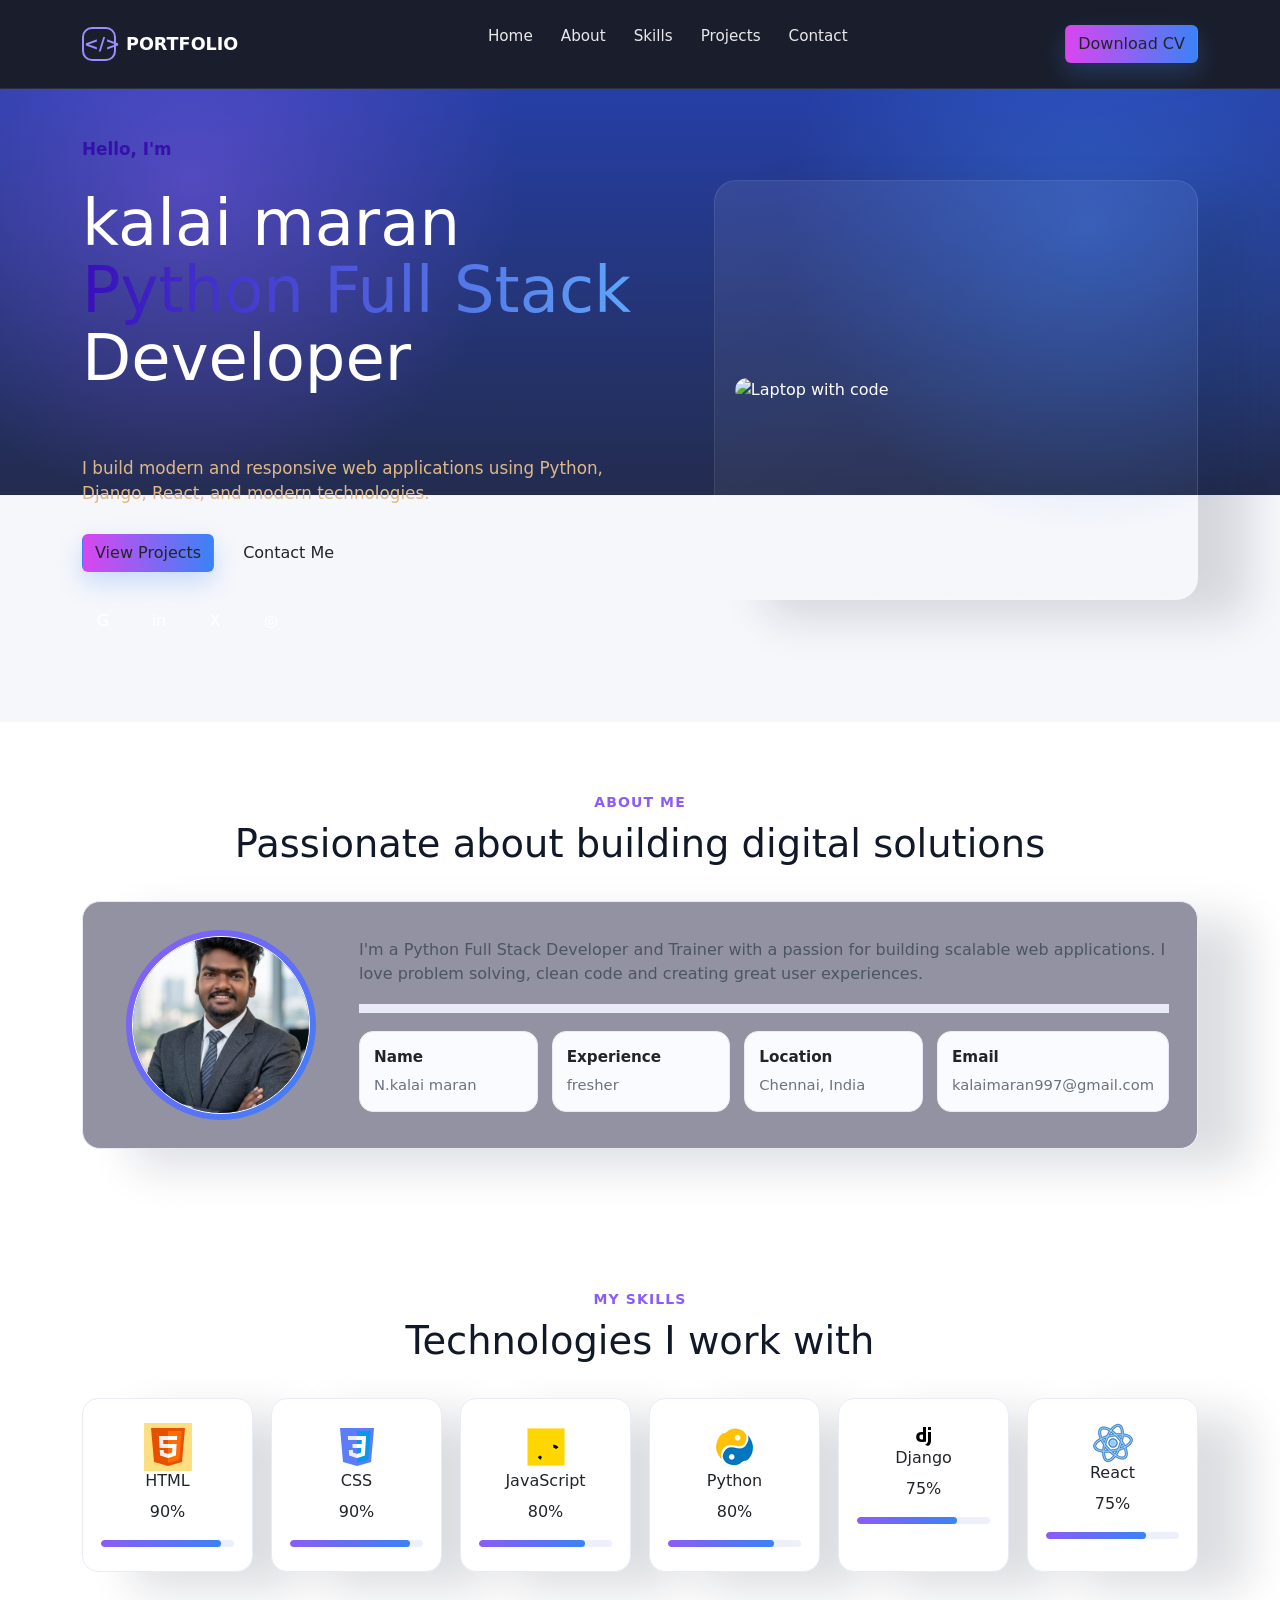
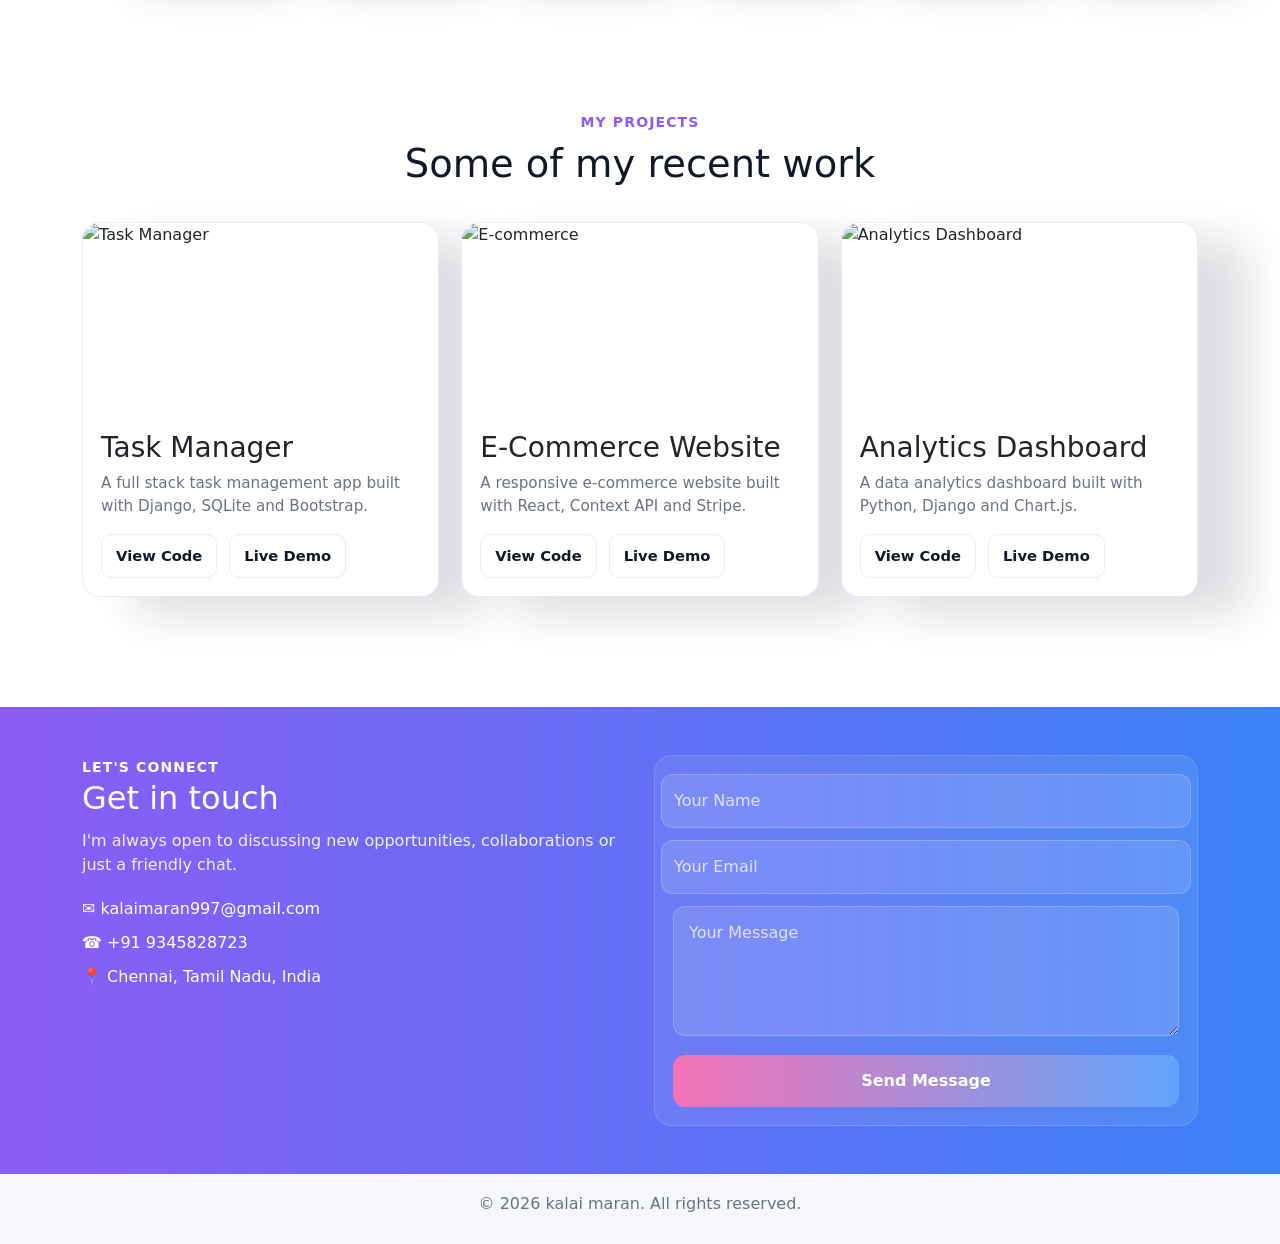
==== commit 85c736f0: "Updated" ====
--- a/index.html
+++ b/index.html
@@ -23,7 +23,7 @@
         <li><a href="#projects">Projects</a></li>
         <li><a href="#contact">Contact</a></li>
       </ul>
-      <a class="btn" href="#">Download CV</a>
+      <a class="btn" href="KALAIMARAN_N_Resume.pdf" target="_blank">Download CV</a>
     </div>
   </header>
 
@@ -73,7 +73,7 @@
           </p>
 
           <div class="info-grid">
-            <div class="info-item"><strong>Name</strong><span>kalai maran</span></div>
+            <div class="info-item"><strong>Name</strong><span>N.kalai maran</span></div>
             <div class="info-item"><strong>Experience</strong><span>fresher</span></div>
             <div class="info-item"><strong>Location</strong><span>Chennai, India</span></div>
             <div class="info-item"><strong>Email</strong><span>kalaimaran997@gmail.com</span></div>
--- a/style.css
+++ b/style.css
@@ -90,6 +90,8 @@
     .nav-links a:hover{opacity:1}
     .nav-links a:hover::after{width:100%}
 
+    
+
     .btn{
       display:inline-flex;
       align-items:center;
@@ -117,7 +119,7 @@
       background-image:
         radial-gradient(circle at 15% 20%, rgba(139,92,246,.45), transparent 25%),
         radial-gradient(circle at 85% 25%, rgba(59,130,246,.4), transparent 24%),
-        linear-gradient(180deg, rgba(11,18,45,.92) 0%, rgba(16,26,63,.92) 55%, #f6f7fb 55%, #f6f7fb 100%),
+        linear-gradient(180deg, rgba(20, 51, 179, 0.92) 0%, rgba(16,26,63,.92) 55%, #f6f7fb 55%, #f6f7fb 100%),
         url("https://images.unsplash.com/photo-1517694712202-14dd9538aa97?w=1600&q=80&auto=format&fit=crop");
       background-repeat:no-repeat;
       background-position:center;
@@ -169,7 +171,7 @@
       margin:10px 0 16px;
     }
     .hero h1 span{
-      background:linear-gradient(90deg,#a78bfa,#60a5fa,#f472b6,#a78bfa);
+      background:linear-gradient(90deg,#390ebb,#60a5fa,#f472b6,#a78bfa);
       background-size:300% 100%;
       -webkit-background-clip:text;
       background-clip:text;
@@ -285,7 +287,7 @@
 
   
     .about-card{
-      background:#282649;
+      background:#28264980;
       border:1px solid var(--line);
       border-radius:18px;
       box-shadow:var(--shadow);
@@ -495,7 +497,7 @@
     }
     input:focus, textarea:focus{
       border-color:#fff;
-      background:rgba(255,255,255,.18);
+      background:rgba(207, 5, 5, 0.18);
     }
     textarea{min-height:130px; resize:vertical;}
     input::placeholder, textarea::placeholder{color:rgba(255,255,255,.75)}
